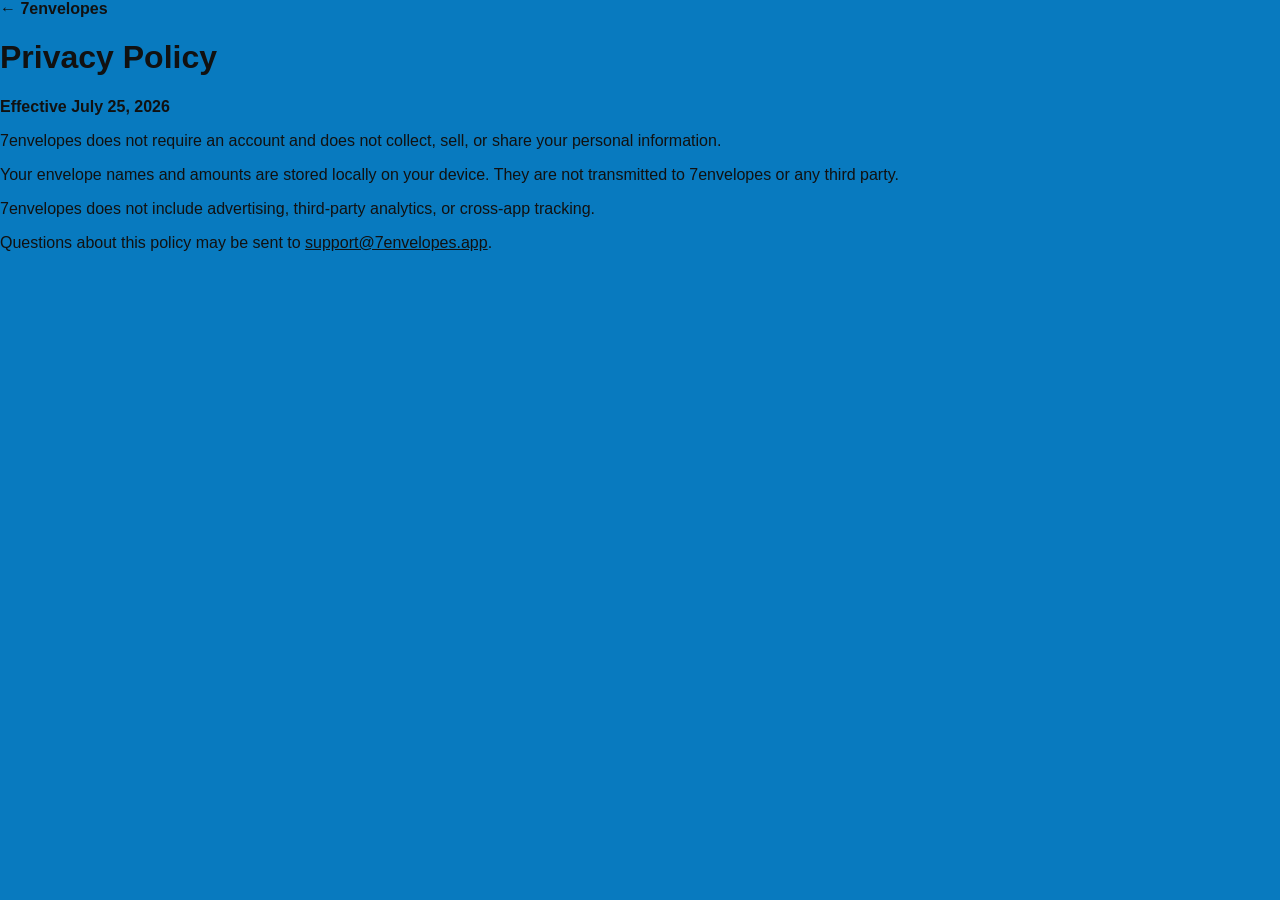
==== privacy/index.html @ 815c5a3e "Add privacy policy page" ====
<!doctype html>
<html lang="en">
<head>
  <meta charset="utf-8">
  <meta name="viewport" content="width=device-width, initial-scale=1">
  <title>Privacy Policy | 7envelopes</title>
  <link rel="stylesheet" href="../styles.css">
</head>
<body class="content-page">
  <main class="card">
    <a class="back-link" href="../">← 7envelopes</a>
    <h1>Privacy Policy</h1>
    <p><strong>Effective July 25, 2026</strong></p>
    <p>7envelopes does not require an account and does not collect, sell, or share your personal information.</p>
    <p>Your envelope names and amounts are stored locally on your device. They are not transmitted to 7envelopes or any third party.</p>
    <p>7envelopes does not include advertising, third-party analytics, or cross-app tracking.</p>
    <p>Questions about this policy may be sent to <a href="mailto:support@7envelopes.app">support@7envelopes.app</a>.</p>
  </main>
</body>
</html>
---- styles.css ----
:root{--blue:#087abf;--ink:#111;--paper:#fff}*{box-sizing:border-box}html,body{min-height:100%}body{margin:0;color:var(--ink);background:var(--blue);font-family:-apple-system,BlinkMacSystemFont,"Segoe UI",sans-serif}a{color:inherit}.home-shell{min-height:100svh;display:grid;place-items:center;padding:32px 24px}.home-content{width:min(720px,100%);text-align:center;color:#fff}.wordmark{display:block;width:min(520px,88vw);height:auto;margin:0 auto 30px;filter:brightness(0) invert(1)}.home-links{display:flex;justify-content:center;align-items:center;gap:12px;font-size:clamp(16px,2.8vw,20px)}.home-links a{text-underline-offset:4px}.home-links a:hover,.home-links a:focus-visible{color:#dceef9}.coming-soon{margin:54px 0 0;font-size:clamp(28px,5vw,48px);font-weight:650;letter-spacing:-.025em}.document-shell{min-height:100svh;padding:clamp(24px,6vw,72px) 20px}.document-card{width:min(720px,100%);margin:0 auto;padding:clamp(28px,6vw,64px);background:var(--paper);border-radius:22px;box-shadow:0 18px 55px rgba(0,32,54,.2)}.document-card h1{margin:28px 0 6px;font-size:clamp(36px,7vw,56px);letter-spacing:-.04em}.document-card h2{margin:34px 0 8px;font-size:21px}.document-card p{font-size:17px;line-height:1.65}.document-card a{text-underline-offset:3px}.back-link{font-weight:650;text-decoration:none}.effective-date{color:#5b6570;margin-top:0}.support-form{display:grid;gap:20px;margin-top:32px}.support-form label{display:grid;gap:8px;font-weight:650}.support-form input,.support-form textarea{width:100%;border:1px solid #aab4bc;border-radius:10px;padding:13px 14px;color:var(--ink);background:#fff;font:inherit}.support-form textarea{resize:vertical}.support-form input:focus,.support-form textarea:focus{outline:3px solid rgba(8,122,191,.24);border-color:var(--blue)}.support-form button{justify-self:start;border:0;border-radius:999px;padding:13px 28px;color:#fff;background:var(--blue);font:inherit;font-weight:700;cursor:pointer}.support-form button:hover{background:#0569a6}.form-note{margin:-8px 0 0!important;color:#5b6570;font-size:14px!important}@media(max-width:520px){.home-links{gap:9px}.document-shell{padding:0}.document-card{min-height:100svh;border-radius:0;box-shadow:none}}@media(prefers-reduced-motion:no-preference){.home-content{animation:settle .5s ease-out both}@keyframes settle{from{opacity:0;transform:translateY(8px)}}}
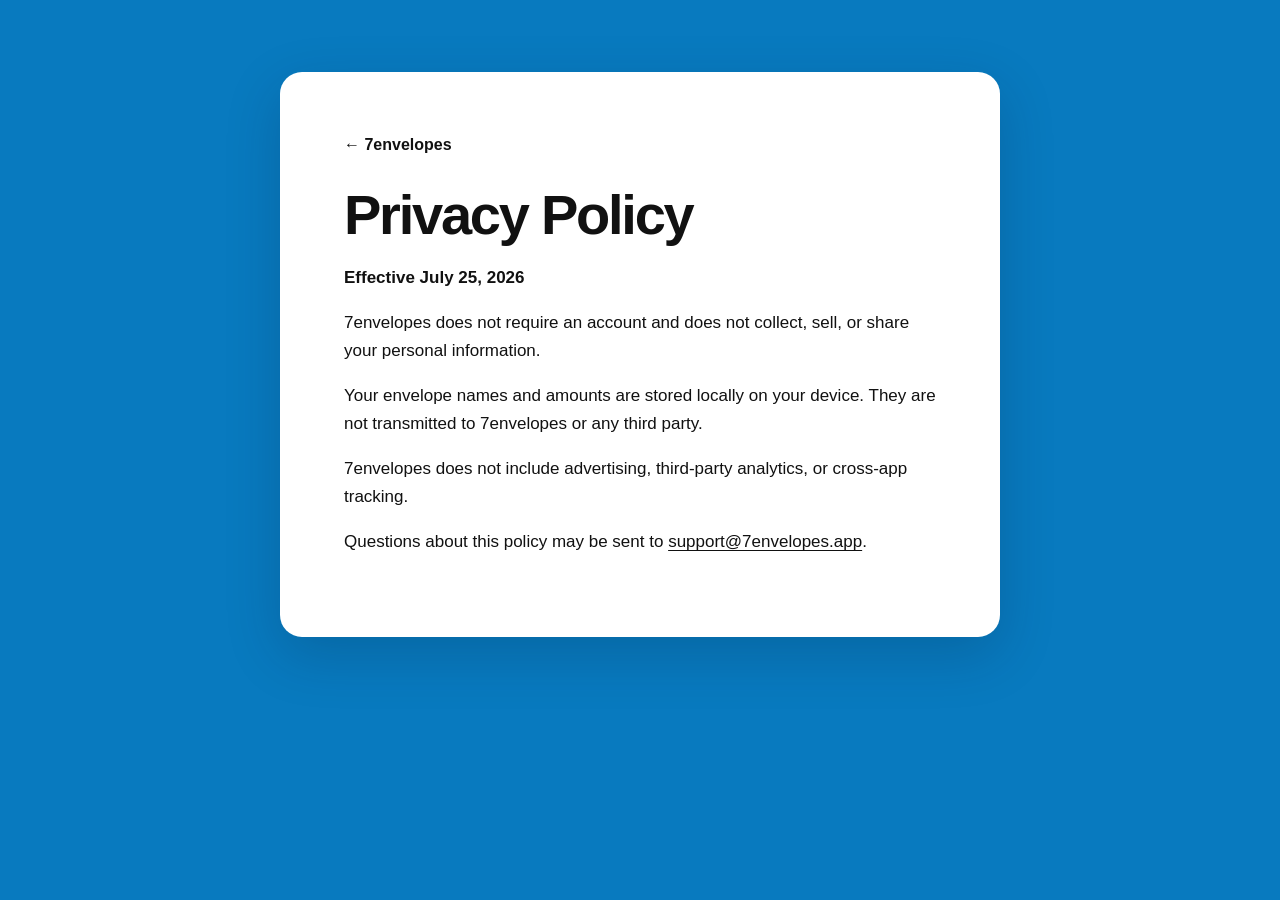
==== commit 3e9b09ca: "Place privacy policy in content card" ====
--- a/privacy/index.html
+++ b/privacy/index.html
@@ -6,15 +6,17 @@
   <title>Privacy Policy | 7envelopes</title>
   <link rel="stylesheet" href="../styles.css">
 </head>
-<body class="content-page">
-  <main class="card">
-    <a class="back-link" href="../">← 7envelopes</a>
-    <h1>Privacy Policy</h1>
-    <p><strong>Effective July 25, 2026</strong></p>
-    <p>7envelopes does not require an account and does not collect, sell, or share your personal information.</p>
-    <p>Your envelope names and amounts are stored locally on your device. They are not transmitted to 7envelopes or any third party.</p>
-    <p>7envelopes does not include advertising, third-party analytics, or cross-app tracking.</p>
-    <p>Questions about this policy may be sent to <a href="mailto:support@7envelopes.app">support@7envelopes.app</a>.</p>
+<body>
+  <main class="document-shell">
+    <section class="document-card">
+      <a class="back-link" href="../">← 7envelopes</a>
+      <h1>Privacy Policy</h1>
+      <p><strong>Effective July 25, 2026</strong></p>
+      <p>7envelopes does not require an account and does not collect, sell, or share your personal information.</p>
+      <p>Your envelope names and amounts are stored locally on your device. They are not transmitted to 7envelopes or any third party.</p>
+      <p>7envelopes does not include advertising, third-party analytics, or cross-app tracking.</p>
+      <p>Questions about this policy may be sent to <a href="mailto:support@7envelopes.app">support@7envelopes.app</a>.</p>
+    </section>
   </main>
 </body>
 </html>
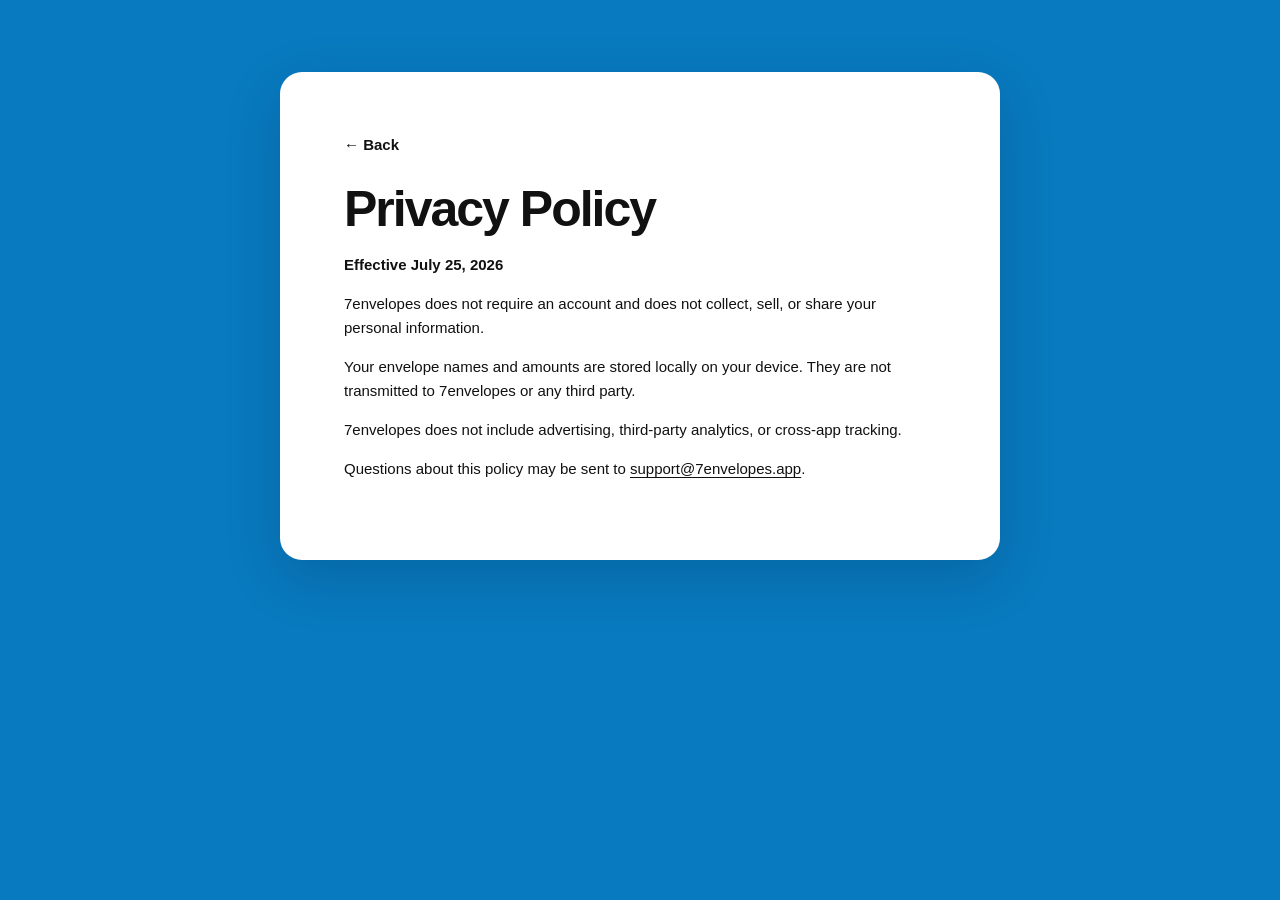
==== commit a5c8da95: "Update back link text and stylesheet version" ====
--- a/privacy/index.html
+++ b/privacy/index.html
@@ -4,12 +4,12 @@
   <meta charset="utf-8">
   <meta name="viewport" content="width=device-width, initial-scale=1">
   <title>Privacy Policy | 7envelopes</title>
-  <link rel="stylesheet" href="../styles.css">
+  <link rel="stylesheet" href="../styles.css?v=3">
 </head>
 <body>
   <main class="document-shell">
     <section class="document-card">
-      <a class="back-link" href="../">← 7envelopes</a>
+      <a class="back-link" href="../">← Back</a>
       <h1>Privacy Policy</h1>
       <p><strong>Effective July 25, 2026</strong></p>
       <p>7envelopes does not require an account and does not collect, sell, or share your personal information.</p>
--- a/styles.css
+++ b/styles.css
@@ -1 +1,37 @@
-:root{--blue:#087abf;--ink:#111;--paper:#fff}*{box-sizing:border-box}html,body{min-height:100%}body{margin:0;color:var(--ink);background:var(--blue);font-family:-apple-system,BlinkMacSystemFont,"Segoe UI",sans-serif}a{color:inherit}.home-shell{min-height:100svh;display:grid;place-items:center;padding:32px 24px}.home-content{width:min(720px,100%);text-align:center;color:#fff}.wordmark{display:block;width:min(520px,88vw);height:auto;margin:0 auto 30px;filter:brightness(0) invert(1)}.home-links{display:flex;justify-content:center;align-items:center;gap:12px;font-size:clamp(16px,2.8vw,20px)}.home-links a{text-underline-offset:4px}.home-links a:hover,.home-links a:focus-visible{color:#dceef9}.coming-soon{margin:54px 0 0;font-size:clamp(28px,5vw,48px);font-weight:650;letter-spacing:-.025em}.document-shell{min-height:100svh;padding:clamp(24px,6vw,72px) 20px}.document-card{width:min(720px,100%);margin:0 auto;padding:clamp(28px,6vw,64px);background:var(--paper);border-radius:22px;box-shadow:0 18px 55px rgba(0,32,54,.2)}.document-card h1{margin:28px 0 6px;font-size:clamp(36px,7vw,56px);letter-spacing:-.04em}.document-card h2{margin:34px 0 8px;font-size:21px}.document-card p{font-size:17px;line-height:1.65}.document-card a{text-underline-offset:3px}.back-link{font-weight:650;text-decoration:none}.effective-date{color:#5b6570;margin-top:0}.support-form{display:grid;gap:20px;margin-top:32px}.support-form label{display:grid;gap:8px;font-weight:650}.support-form input,.support-form textarea{width:100%;border:1px solid #aab4bc;border-radius:10px;padding:13px 14px;color:var(--ink);background:#fff;font:inherit}.support-form textarea{resize:vertical}.support-form input:focus,.support-form textarea:focus{outline:3px solid rgba(8,122,191,.24);border-color:var(--blue)}.support-form button{justify-self:start;border:0;border-radius:999px;padding:13px 28px;color:#fff;background:var(--blue);font:inherit;font-weight:700;cursor:pointer}.support-form button:hover{background:#0569a6}.form-note{margin:-8px 0 0!important;color:#5b6570;font-size:14px!important}@media(max-width:520px){.home-links{gap:9px}.document-shell{padding:0}.document-card{min-height:100svh;border-radius:0;box-shadow:none}}@media(prefers-reduced-motion:no-preference){.home-content{animation:settle .5s ease-out both}@keyframes settle{from{opacity:0;transform:translateY(8px)}}}
+:root{--blue:#087abf;--ink:#111;--paper:#fff}
+*{box-sizing:border-box}
+html,body{min-height:100%}
+body{margin:0;color:var(--ink);background:var(--blue);font-family:-apple-system,BlinkMacSystemFont,"Segoe UI",sans-serif}
+a{color:inherit}
+.home-shell{min-height:100svh;display:grid;place-items:center;padding:32px 24px}
+.home-content{width:min(720px,100%);text-align:center;color:#fff}
+.wordmark{display:block;width:min(520px,88vw);height:auto;margin:0 auto 30px;filter:brightness(0) invert(1)}
+.home-links{display:flex;justify-content:center;align-items:center;gap:12px;font-size:clamp(14px,2.4vw,18px)}
+.home-links a{text-underline-offset:4px}
+.home-links a:hover,.home-links a:focus-visible{color:#dceef9}
+.coming-soon{margin:54px 0 0;font-size:clamp(24px,4.4vw,42px);font-weight:650;letter-spacing:-.025em}
+.document-shell{min-height:100svh;padding:clamp(24px,6vw,72px) 20px;display:flex;align-items:flex-start;justify-content:center}
+.document-card{width:min(720px,100%);margin:0 auto;padding:clamp(28px,6vw,64px);background:var(--paper);border-radius:22px;box-shadow:0 18px 55px rgba(0,32,54,.2)}
+.document-card h1{margin:26px 0 6px;font-size:clamp(32px,6vw,50px);letter-spacing:-.04em}
+.document-card h2{margin:32px 0 8px;font-size:19px}
+.document-card p{font-size:15px;line-height:1.6}
+.document-card a{text-underline-offset:3px}
+.back-link{font-size:15px;font-weight:650;text-decoration:none}
+.effective-date{color:#5b6570;margin-top:0}
+.support-form{display:grid;gap:18px;margin-top:28px}
+.support-form label{display:grid;gap:8px;font-size:15px;font-weight:650}
+.support-form input,.support-form textarea{width:100%;border:1px solid #aab4bc;border-radius:10px;padding:12px 13px;color:var(--ink);background:#fff;font:inherit}
+.support-form textarea{resize:vertical}
+.support-form input:focus,.support-form textarea:focus{outline:3px solid rgba(8,122,191,.24);border-color:var(--blue)}
+.support-form button{justify-self:start;border:0;border-radius:999px;padding:12px 26px;color:#fff;background:var(--blue);font:inherit;font-weight:700;cursor:pointer}
+.support-form button:hover{background:#0569a6}
+.form-note{margin:-8px 0 0!important;color:#5b6570;font-size:13px!important}
+@media(max-width:520px){
+  .home-links{gap:9px}
+  .document-shell{padding:18px}
+  .document-card{padding:28px 24px}
+}
+@media(prefers-reduced-motion:no-preference){
+  .home-content{animation:settle .5s ease-out both}
+  @keyframes settle{from{opacity:0;transform:translateY(8px)}}
+}
